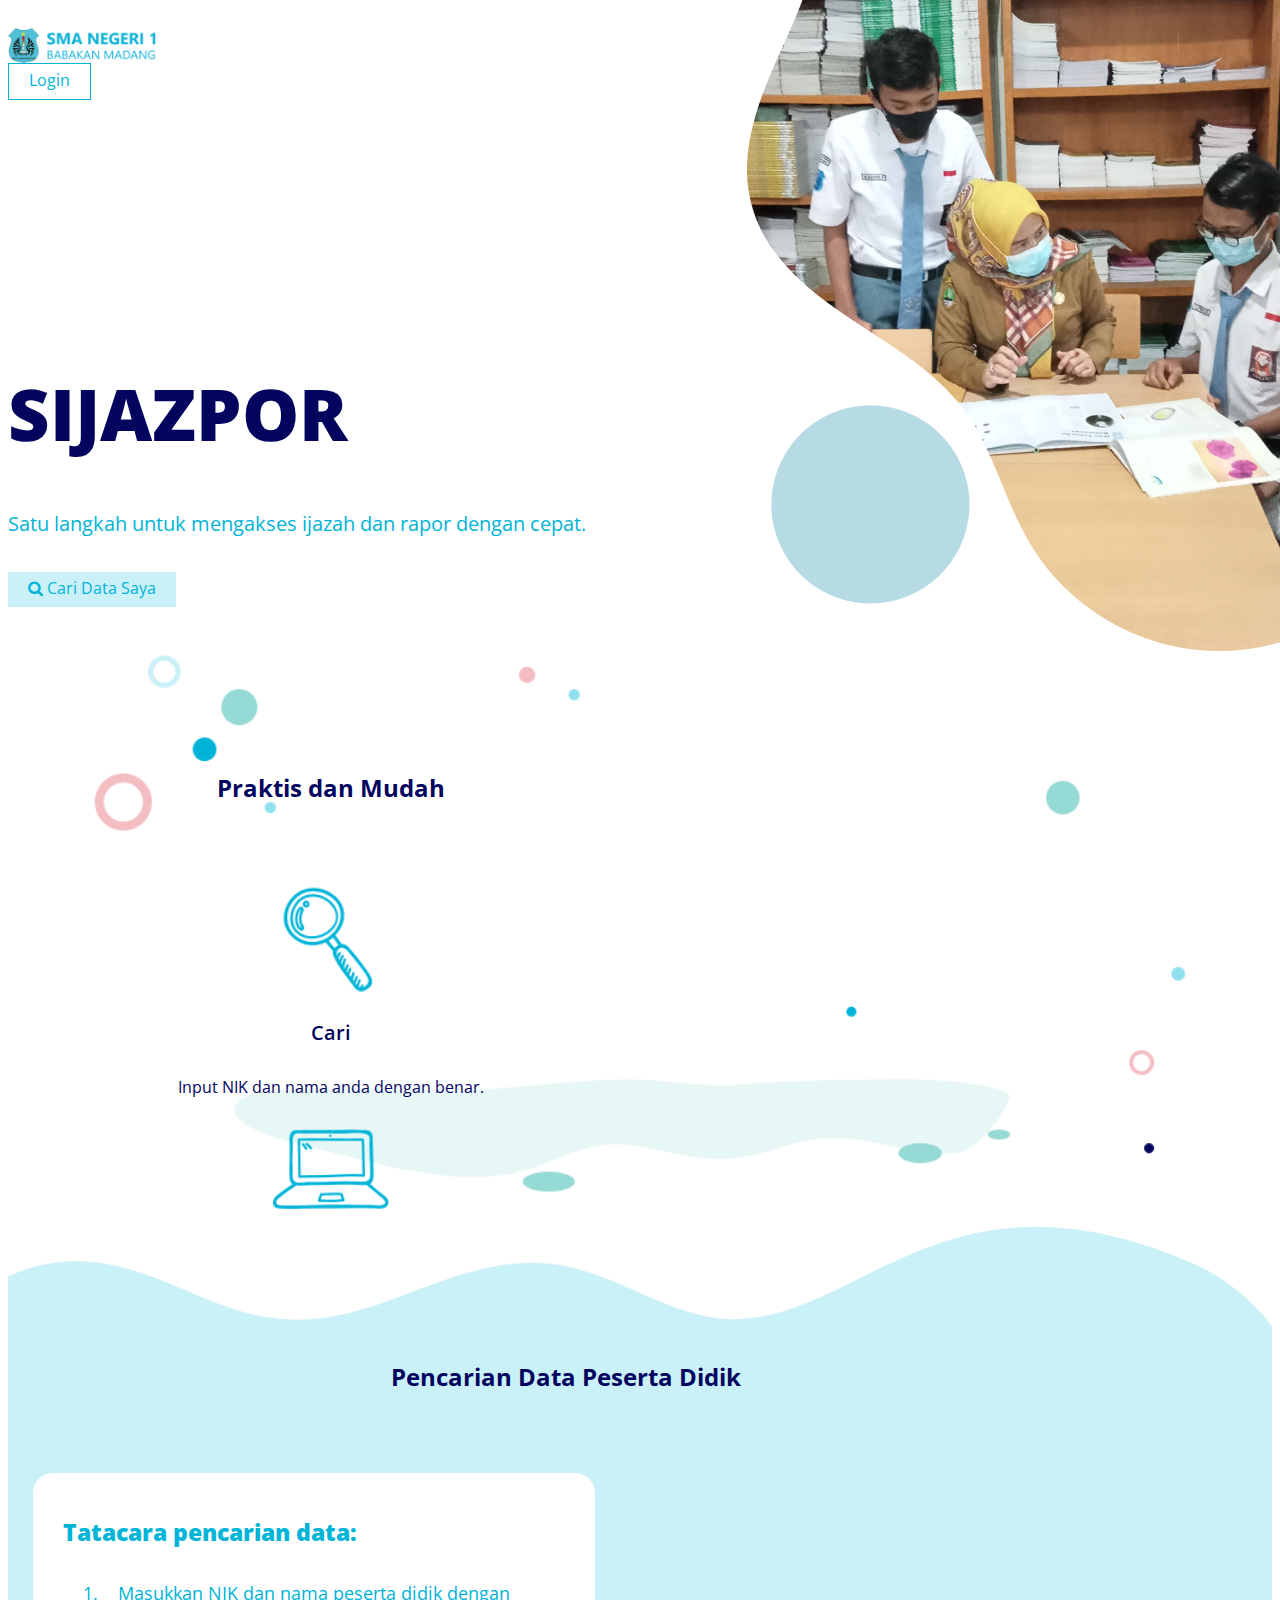
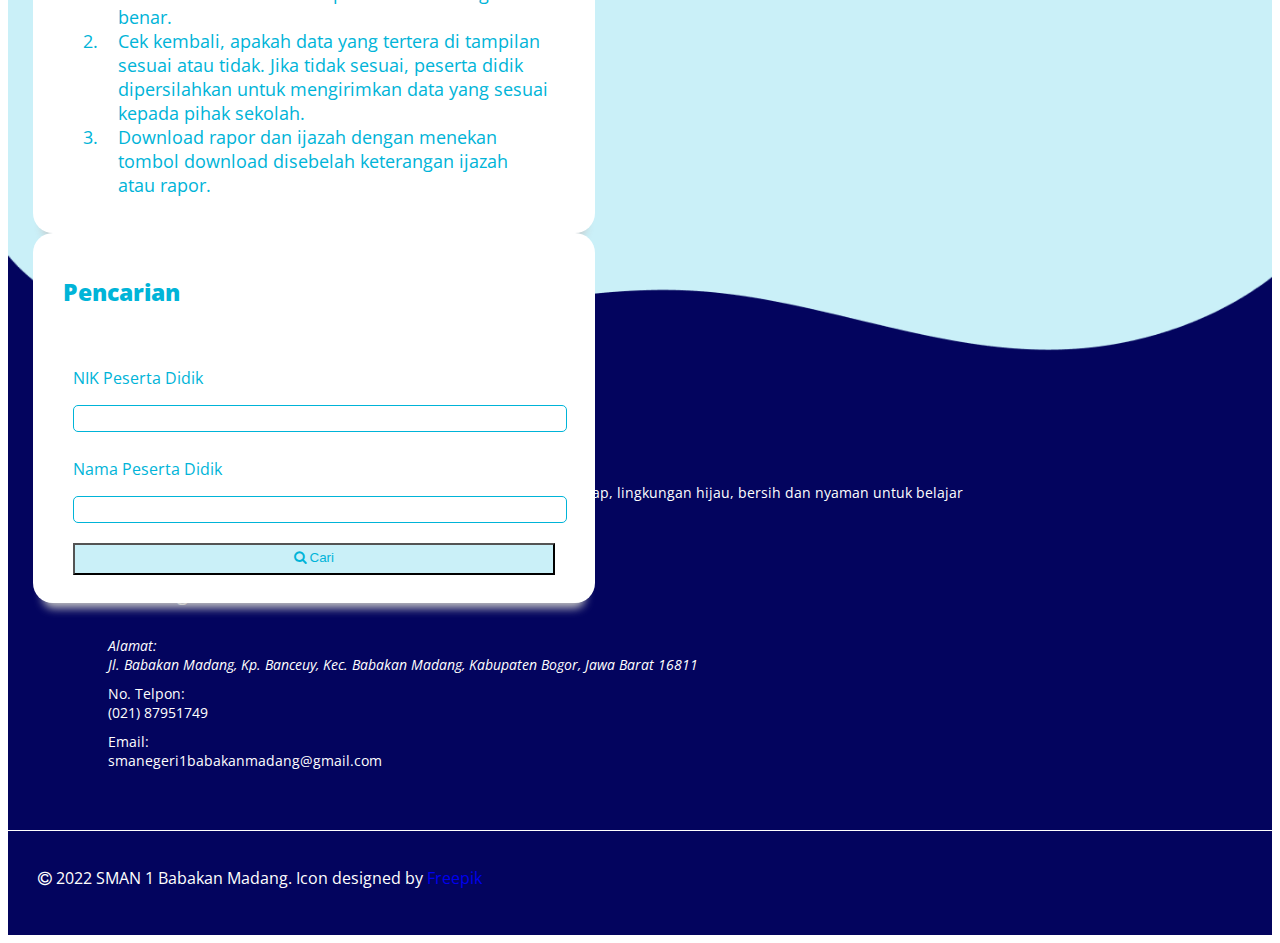
==== index.html @ 7e67f3ab "Add files via upload" ====
<!DOCTYPE html>
<html lang="en">
<head>
    <meta charset="UTF-8">
    <meta http-equiv="X-UA-Compatible" content="IE=edge">
    <meta name="viewport" content="width=device-width, initial-scale=1.0">
    <title>SIJAZPOR | SMAN 1 Babakan Madang</title>
    <!-- Icon -->
    <link rel="icon" href="assets/img/logo.png">
    <!-- External CSS -->
    <link rel="stylesheet" href="assets/css/stylesheet.css">
    <link rel="stylesheet" href="assets/css/responsive.css">
    <!-- Bootstrap 5 -->
    <link href="https://cdn.jsdelivr.net/npm/bootstrap@5.0.2/dist/css/bootstrap.min.css" rel="stylesheet" integrity="sha384-EVSTQN3/azprG1Anm3QDgpJLIm9Nao0Yz1ztcQTwFspd3yD65VohhpuuCOmLASjC" crossorigin="anonymous">
    <!-- Font Awesome -->
    <link rel="stylesheet" href="//maxcdn.bootstrapcdn.com/font-awesome/4.7.0/css/font-awesome.min.css">
    <!-- Font Family    -->
    <link rel="preconnect" href="https://fonts.googleapis.com">
    <link rel="preconnect" href="https://fonts.gstatic.com" crossorigin>
    <link href="https://fonts.googleapis.com/css2?family=Open+Sans&family=Poppins&display=swap" rel="stylesheet">
</head>
<body>
    <!-- Header Section -->
    <header>
        <div class="container">
            <nav class="navbar">
                <div class="nav-left">
                    <img src="assets/img/header-logo.png" alt="Header Logo">
                </div>
                <div class="nav-right">
                    <a href="#" class="btn button btn-login">Login</a>
                </div>
            </nav>
        </div>
    </header>

    <!-- Banner Section -->
    <section class="banner">
        <div class="container">
            <div class="banner-img">
                <img src="assets/img/header.png" alt="">
            </div>
            <div class="banner-text">
                <h1>SIJAZPOR</h1>
                <p>Satu langkah untuk mengakses ijazah dan rapor dengan cepat.</p>
                <a href="#" class="btn button cari-data"><i class="fa fa-search"></i> Cari Data Saya</a>
            </div>
        </div>
    </section>

    <!-- Feature Section -->
    <section class="feature">
        <div class="bg-feature">
            <img src="assets/img/bg-feature.png" alt="">
        </div>
        <div class="container">
            <div class="features">
                <h2>Praktis dan Mudah</h2>
                <div class="features-item justify-content-md-center">
                    <div class="row">
                        <div class="col-12 col-md-4 feature-item">
                            <div class="feature-img">
                                <img src="assets/img/cari.png" alt="">
                            </div>
                            <h3>Cari</h3>
                            <p>Input NIK dan nama anda dengan benar.</p>
                        </div>
                        <div class="col-12 col-md-4 feature-item">
                            <div class="feature-img">
                                <img src="assets/img/lihat.png" alt="">
                            </div>
                            <h3>Lihat</h3>
                            <p>Lihat dan cek kembali apakah data sudah sesuai.</p>
                        </div>
                        <div class="col-12 col-md-4 feature-item">
                            <div class="feature-img">
                                <img src="assets/img/unduh.png" alt="">
                            </div>
                            <h3>Unduh</h3>
                            <p>Unduh rapor dan ijazah anda.</p>
                        </div>
                    </div>
                </div>
            </div>
        </div>
    </section>

    <!-- Form Section -->
    <section class="form">
        <div class="bg-form">
            <img src="assets/img/bg-form.png" alt="">
        </div>
        <div class="container">
            <div class="forms">
                <h2>Pencarian Data Peserta Didik</h2>
                <div class="forms-item">
                    <div class="row justify-content-md-center">
                        <div class="form-item col-12 col-md-6">
                            <h3>Tatacara pencarian data:</h3>
                            <ol>
                                <li>Masukkan NIK dan nama peserta didik dengan benar.</li>
                                <li>Cek kembali, apakah data yang tertera di tampilan sesuai atau tidak. Jika tidak sesuai, peserta didik dipersilahkan untuk mengirimkan data yang sesuai kepada pihak sekolah.</li>
                                <li>Download rapor dan ijazah dengan menekan tombol download disebelah keterangan ijazah atau rapor.</li>
                            </ol>
                        </div>
                        <div class="form-item col-12 col-md-6">
                            <h3>Pencarian</h3>
                            <form action="post" class="form-list">
                                <p>NIK Peserta Didik</p>
                                <input type="text" name="nik" id="" class="form-control">
                                <p>Nama Peserta Didik</p>
                                <input type="text" name="name" id="" class="form-control">
                                <button type="submit" class="btn button"><i class="fa fa-search"></i> Cari</button>
                            </form>
                        </div>
                    </div>
                </div>
            </div>
        </div>
    </section>

    <!-- Footer Section -->
    <footer>
        <div class="container">
            <div class="footer-content">
                <div class="row justify-content-between">
                    <div class="footer-item col-12 col-md-4">
                        <img src="assets/img/logo-footer.png" alt="">
                        <p>Sekolah Adiwiyata Nasional, SMA terbaik di Bogor dengan fasilitas lengkap, lingkungan hijau, bersih dan nyaman untuk belajar</p>
                        <a href="#">Menuju website sekolah</a>
                        <div class="social-media">
                            <a href="#"><i class="fa fa-facebook-square"></i></a>
                            <a href="#"><i class="fa fa-instagram"></i></a>
                            <a href="#"><i class="fa fa-youtube-play"></i></a>
                        </div>
                    </div>
                    <div class="footer-item col-12 col-md-5">
                        <h5>Tentang Kami</h5>
                        <address class="item-content">
                            <p>Alamat:</p>
                            <p>Jl. Babakan Madang, Kp. Banceuy, Kec. Babakan Madang, Kabupaten Bogor, Jawa Barat 16811</p>                            </p>
                        </address>
                        <div class="item-content">
                            <p>No. Telpon:</p>
                            <p>(021) 87951749</p>
                        </div>
                        <div class="item-content">
                            <p>Email:</p>
                            <p>smanegeri1babakanmadang@gmail.com</p>
                        </div>
                    </div>
                </div>
            </div>
            <div class="copyright">
                <p><i class="fa fa-copyright"></i> 2022 SMAN 1 Babakan Madang. Icon designed by <a href="https://www.freepik.com/"> Freepik</a></p>
            </div>
        </div>
    </footer>
</body>
</html>
---- assets/css/stylesheet.css ----
body{
    font-family: 'Open Sans', sans-serif !important;
    background-color: #fff !important;
    overflow-x: hidden;
}

a {
    text-decoration: none !important;
}

.button {
    padding: 5px 20px 8px 20px !important;
    margin-bottom: 8px !important;
    box-shadow: 0 0 10px -10px #C4C4C4;
    transition: all 0.5s cubic-bezier(.56,-1.57,.35,2.57) !important;
}

.button:hover{
    position: relative;
    transform: translateY(-4px);
    box-shadow: 0px 10px 10px -5px #C4C4C4;
}

/* Header Content */
.navbar{
    padding-top: 20px !important;
    z-index: 1;
}

.nav-left img{
    width: 150px;
}

.btn-login {
    border: 1px solid #00B4D8 !important;
    background-color: #fff !important;
    color: #00B4D8 !important;
}

.btn-login:hover{
    background-color: #00B4D8 !important;
    color: #fff !important;
}

/* Banner Content */
.banner{
    height: 560px;
}

.banner-img{
    position: relative;    
    height: 100px;
    bottom: 250px;
    right: -250px;
}

.banner-text{
    position: absolute;
    padding: 125px 0;
}

.banner-text h1{
    font-size: 72px;
    font-weight: 900;
    color: #03045E;
}

.banner-text p {
    color: #00B4D8;
    font-size: 20px;
    padding-bottom: 20px;
}

.cari-data{
    background-color: #CAF0F8 !important;
    color: #00B4D8 !important;
}

/* Feature Content */
.feature{
    position: relative;
    text-align: center;
}

.bg-feature{  
    position: relative;
    bottom: 50px;
    z-index: -1;
}

.bg-feature img{
    width: 1270px;
}

.features{
    position: absolute;
    top: 100px;
    max-width: 1115px;
}

.features-item{
    padding: 0 140px;
}

.feature h2{
    margin-bottom: 80px;
    color: #03045E;
}

.feature-img img{
    height: 110px !important;
    transition: all 0.5s cubic-bezier(.56,-1.57,.35,2.57) !important;
}   

.feature-img img:hover{
    position: relative;
    transform: translateY(-6px);
    transition: all 0.5s cubic-bezier(.56,-1.57,.35,2.57) !important;
}

.feature-item h3{
    color: #03045E;
    font-size: 20px;
    font-weight: 600;
    margin-bottom: 30px;
}

.feature-item p{
    color: #03045E;
}

/* Form Content */
.form{
    position: relative;
    text-align: center;
    height: 560px;
    z-index: 1;
}

.bg-form{
    position: relative;
    bottom: 80px;
}

.bg-form img{
    width: 100%;
    height: 800px;
}

.forms{
    position: absolute;
    top: 50px;
    max-width: 1115px;
}

.forms h2{
    margin-bottom: 80px;
    color: #03045E;
}

.form-item{  
    text-align: left;
    background-color: #fff;
    color: #00B4D8;
    margin: 0px 25px;
    width: 45% !important;
    padding: 20px 30px !important; 
    border-radius: 20px;
    box-shadow: 0 15px 10px -10px #C4C4C4;
}

.form-item h3{
    padding-bottom: 10px;
    font-size: 23px;
    font-weight: 800;
}

.form-item li{
    padding: 0 15px;
    font-size: 18px;
}

.form-item input{
    width: 100%;
    border: 1px solid #00B4D8;
    margin-bottom: 10px;
    padding: 5px 5px 5px !important;
    border-radius: 5px;
}

.form-item button{
    background-color: #CAF0F8;
    color: #00B4D8;
    width: 100%;
    margin-top: 10px;
}

.form-item button:hover{
    color: #00B4D8;
}

.form-list{
    padding: 10px 10px 0;
}

/* Footer Content */
footer{
    background-color: #03045E;
    color: #fff;
}

.footer-content{
    padding: 150px 100px 50px;
}

.footer-item img{
    width: 200px;
    margin-bottom: 30px;
}

.footer-item h5{
    font-size: 20px;
    font-weight: 600;
    margin-bottom: 30px;
}

.footer-item p{
    font-size: 14px;
    margin: 0 auto;
}

.item-content{
    margin-bottom: 10px;
}

.copyright{
    padding: 20px 30px 30px;
    border-top: 1px solid #fff;
}
---- assets/css/responsive.css ----
@media (min-width: 1400px){
    /* Banner Content */
    .banner-img{
        right: -415px;
    }

    /* Feature Content */
    .bg-feature img{
        width: 1320px;
    }

    .features{  
        margin: 0 80px;
    }

    /* Form Content */    
    .forms{
        margin: 0 80px;
    }
}
@media (min-width: 1200px){

}

@media (min-width: 992px){
    
}

@media (min-width: 768px){

}

@media (min-width: 576px){

}
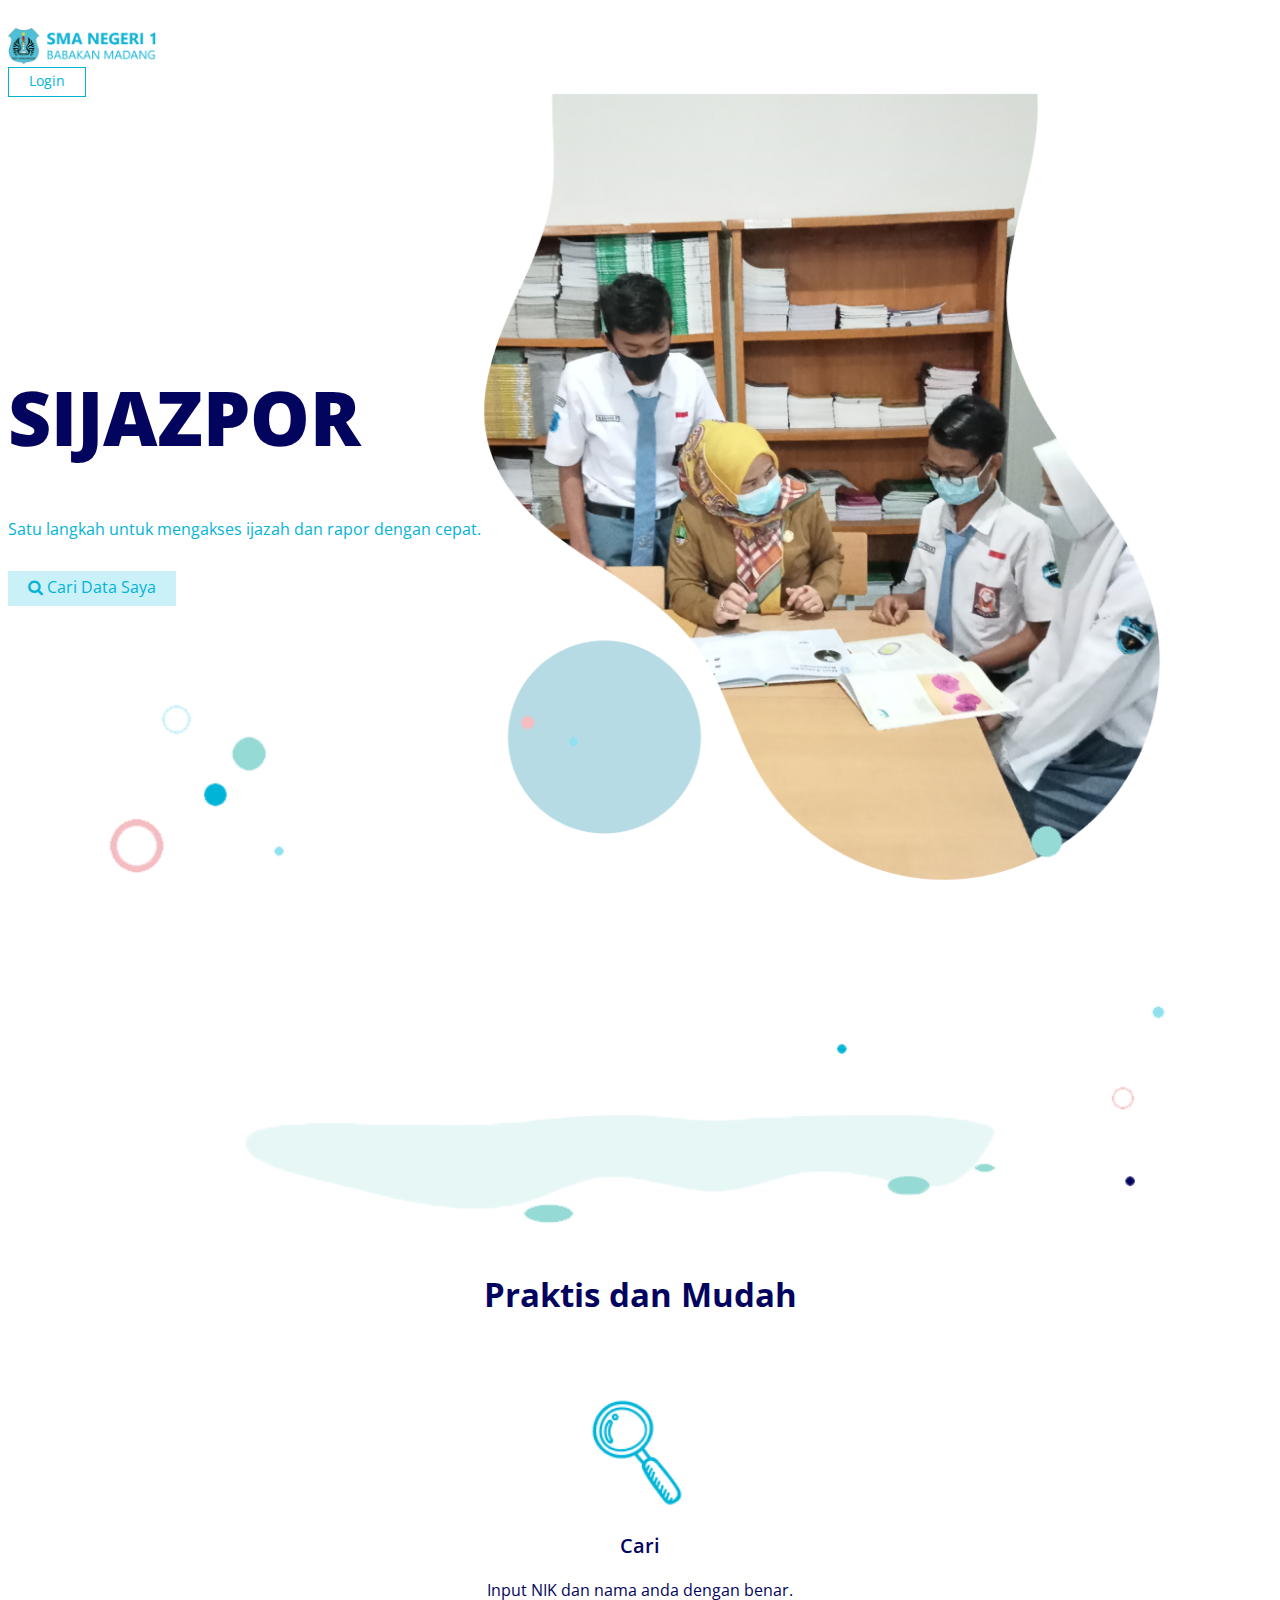
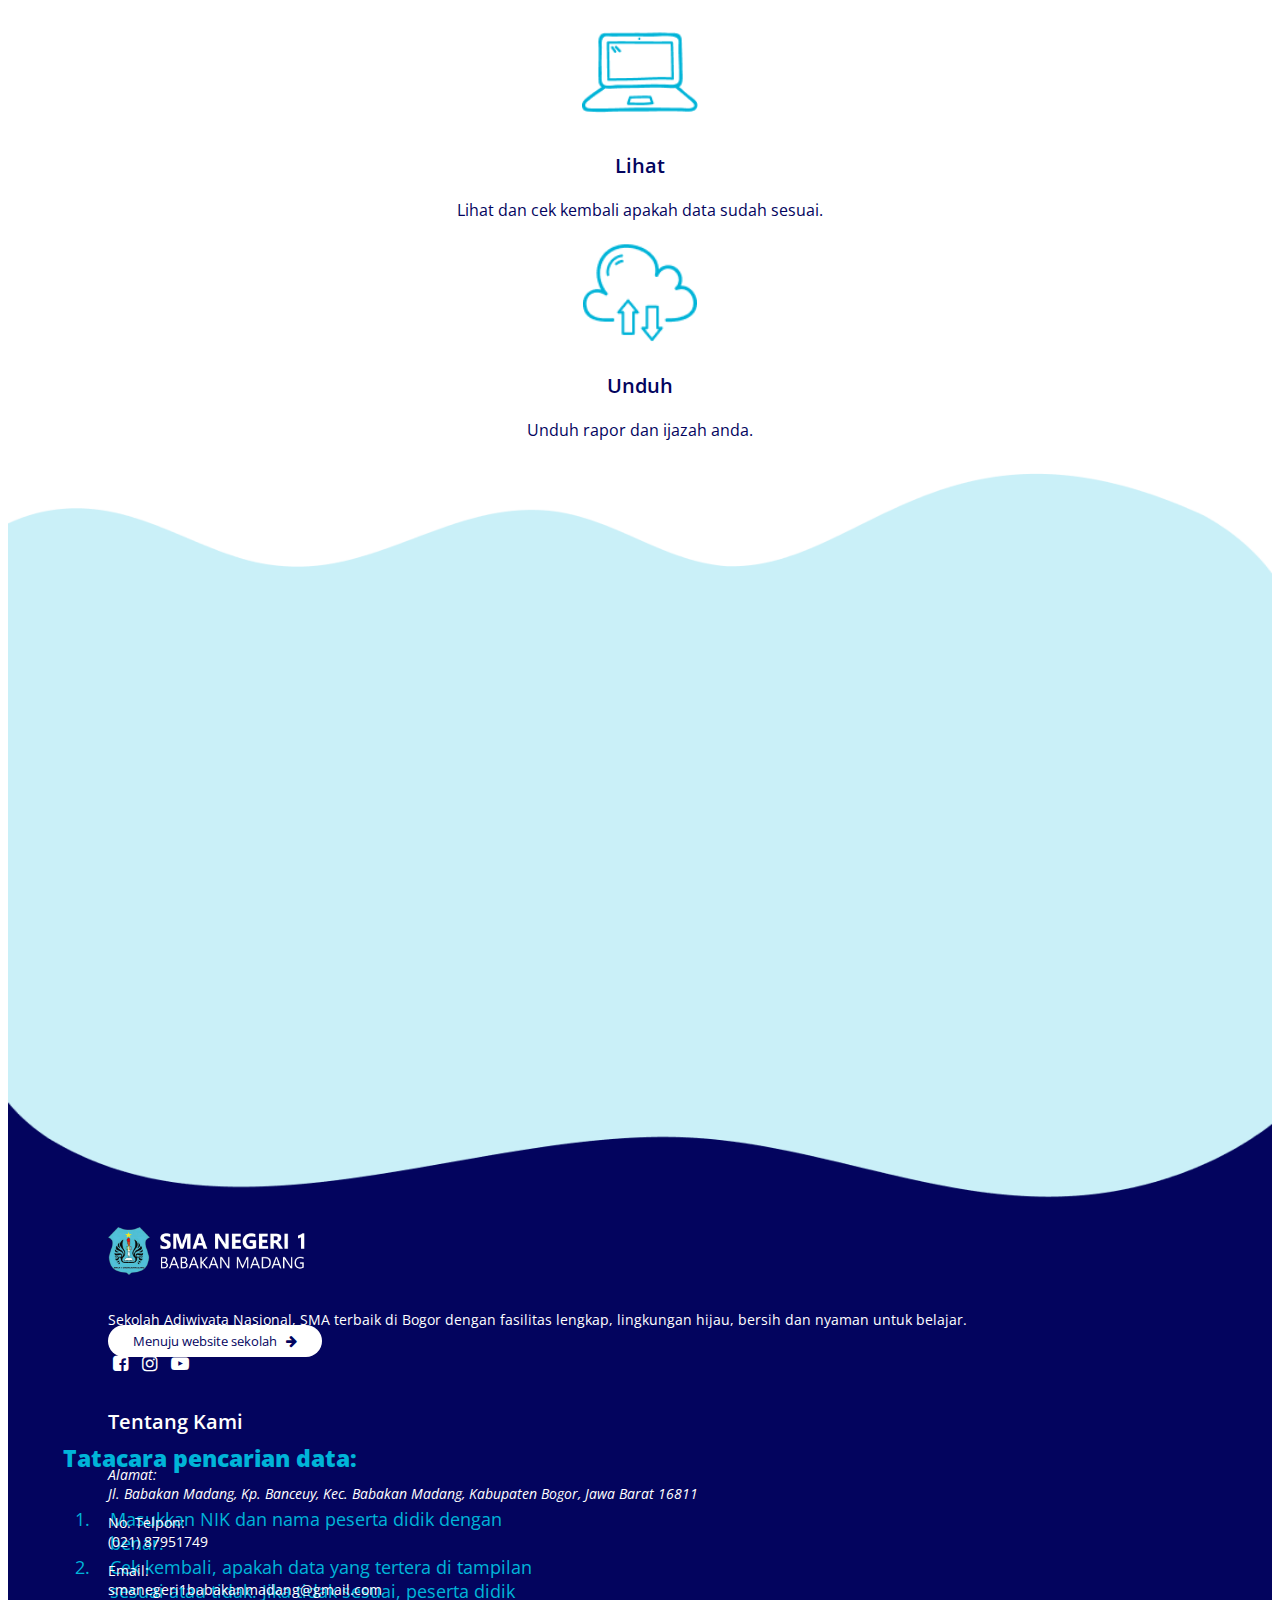
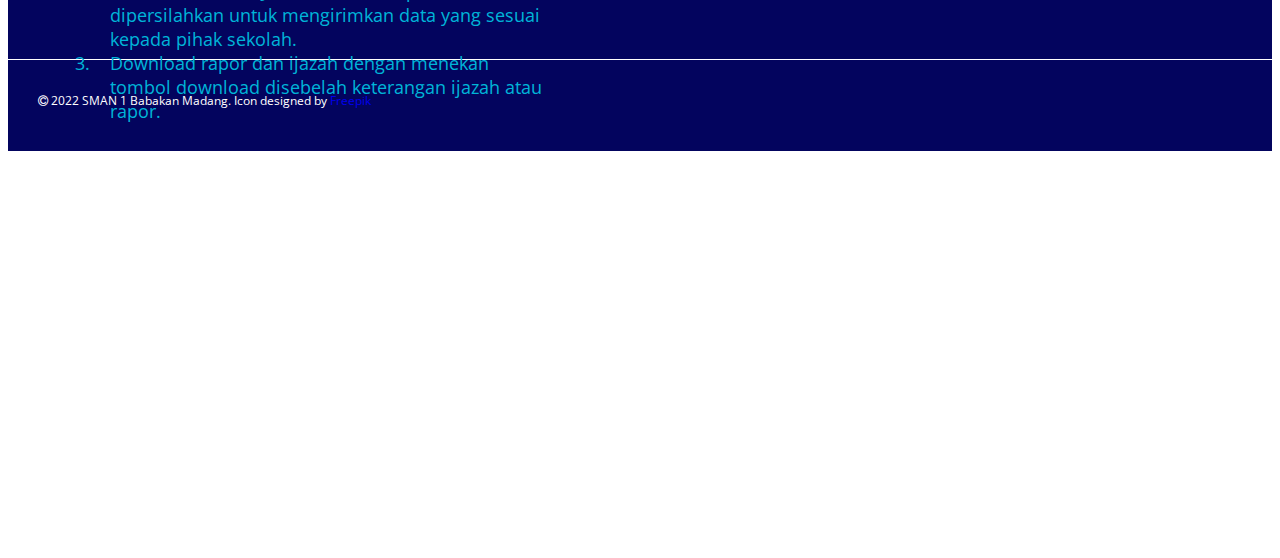
==== commit 1e8e4d51: "update file index dan css" ====
--- a/index.html
+++ b/index.html
@@ -35,44 +35,44 @@
     </header>
 
     <!-- Banner Section -->
-    <section class="banner">
+    <section class="banner position-relative">
         <div class="container">
-            <div class="banner-img">
+            <div class="banner-img position-relative">
                 <img src="assets/img/header.png" alt="">
             </div>
-            <div class="banner-text">
+            <div class="banner-text position-absolute">
                 <h1>SIJAZPOR</h1>
                 <p>Satu langkah untuk mengakses ijazah dan rapor dengan cepat.</p>
-                <a href="#" class="btn button cari-data"><i class="fa fa-search"></i> Cari Data Saya</a>
+                <a href="#cari" class="btn button cari-data"><i class="fa fa-search"></i> Cari Data Saya</a>
             </div>
         </div>
     </section>
 
     <!-- Feature Section -->
-    <section class="feature">
-        <div class="bg-feature">
+    <section class="feature position-relative">
+        <div class="bg-feature position-relative start-50 translate-middle">
             <img src="assets/img/bg-feature.png" alt="">
         </div>
         <div class="container">
-            <div class="features">
+            <div class="features position-absolute start-50 translate-middle">
                 <h2>Praktis dan Mudah</h2>
-                <div class="features-item justify-content-md-center">
+                <div class="features-item d-flex">
                     <div class="row">
-                        <div class="col-12 col-md-4 feature-item">
+                        <div class="col-12 col-sm-4 col-md-4 feature-item">
                             <div class="feature-img">
                                 <img src="assets/img/cari.png" alt="">
                             </div>
                             <h3>Cari</h3>
                             <p>Input NIK dan nama anda dengan benar.</p>
                         </div>
-                        <div class="col-12 col-md-4 feature-item">
+                        <div class="col-12 col-sm-4 col-md-4 feature-item">
                             <div class="feature-img">
                                 <img src="assets/img/lihat.png" alt="">
                             </div>
                             <h3>Lihat</h3>
                             <p>Lihat dan cek kembali apakah data sudah sesuai.</p>
                         </div>
-                        <div class="col-12 col-md-4 feature-item">
+                        <div class="col-12 col-sm-4 col-md-4 feature-item">
                             <div class="feature-img">
                                 <img src="assets/img/unduh.png" alt="">
                             </div>
@@ -86,12 +86,12 @@
     </section>
 
     <!-- Form Section -->
-    <section class="form">
-        <div class="bg-form">
+    <section class="form position-relative" id="cari">
+        <div class="bg-form position-relative">
             <img src="assets/img/bg-form.png" alt="">
         </div>
         <div class="container">
-            <div class="forms">
+            <div class="forms position-absolute start-50 translate-middle-x">
                 <h2>Pencarian Data Peserta Didik</h2>
                 <div class="forms-item">
                     <div class="row justify-content-md-center">
@@ -124,17 +124,17 @@
         <div class="container">
             <div class="footer-content">
                 <div class="row justify-content-between">
-                    <div class="footer-item col-12 col-md-4">
+                    <div class="footer-item col-12 col-sm-4 col-md-4">
                         <img src="assets/img/logo-footer.png" alt="">
-                        <p>Sekolah Adiwiyata Nasional, SMA terbaik di Bogor dengan fasilitas lengkap, lingkungan hijau, bersih dan nyaman untuk belajar</p>
-                        <a href="#">Menuju website sekolah</a>
+                        <p>Sekolah Adiwiyata Nasional, SMA terbaik di Bogor dengan fasilitas lengkap, lingkungan hijau, bersih dan nyaman untuk belajar.</p>
+                        <a href="https://smabmone.sch.id/" target="_blank" class="btn">Menuju website sekolah &nbsp; <i class="fa fa-arrow-right"></i></a>
                         <div class="social-media">
-                            <a href="#"><i class="fa fa-facebook-square"></i></a>
-                            <a href="#"><i class="fa fa-instagram"></i></a>
-                            <a href="#"><i class="fa fa-youtube-play"></i></a>
+                            <a href="https://www.facebook.com/smabmone/" target="_blank"><i class="fa fa-facebook-square"></i></a>
+                            <a href="https://www.instagram.com/smabmone/" target="_blank"><i class="fa fa-instagram"></i></a>
+                            <a href="https://smabmone.sch.id/youtube.com/channel/UC-VsF9tB-BtuDTLOYAt4M7Q/videos"><i class="fa fa-youtube-play" target="_blank"></i></a>
                         </div>
                     </div>
-                    <div class="footer-item col-12 col-md-5">
+                    <div class="footer-item col-12 col-sm-5 col-md-5">
                         <h5>Tentang Kami</h5>
                         <address class="item-content">
                             <p>Alamat:</p>
--- a/assets/css/stylesheet.css
+++ b/assets/css/stylesheet.css
@@ -1,4 +1,4 @@
-body{
+html, body{
     font-family: 'Open Sans', sans-serif !important;
     background-color: #fff !important;
     overflow-x: hidden;
@@ -9,7 +9,7 @@
 }
 
 .button {
-    padding: 5px 20px 8px 20px !important;
+    padding: 5px 20px 8px !important;
     margin-bottom: 8px !important;
     box-shadow: 0 0 10px -10px #C4C4C4;
     transition: all 0.5s cubic-bezier(.56,-1.57,.35,2.57) !important;
@@ -21,6 +21,10 @@
     box-shadow: 0px 10px 10px -5px #C4C4C4;
 }
 
+input[type=text] {
+    font-size: 18px;
+}
+
 /* Header Content */
 .navbar{
     padding-top: 20px !important;
@@ -35,6 +39,7 @@
     border: 1px solid #00B4D8 !important;
     background-color: #fff !important;
     color: #00B4D8 !important;
+    margin: 0 !important;
 }
 
 .btn-login:hover{
@@ -47,27 +52,25 @@
     height: 560px;
 }
 
-.banner-img{
-    position: relative;    
+.banner-img{  
     height: 100px;
     bottom: 250px;
     right: -250px;
 }
 
 .banner-text{
-    position: absolute;
     padding: 125px 0;
 }
 
 .banner-text h1{
-    font-size: 72px;
+    font-size: 75px;
     font-weight: 900;
     color: #03045E;
 }
 
 .banner-text p {
     color: #00B4D8;
-    font-size: 20px;
+    font-size: 16px;
     padding-bottom: 20px;
 }
 
@@ -78,28 +81,24 @@
 
 /* Feature Content */
 .feature{
-    position: relative;
-    text-align: center;
-}
-
-.bg-feature{  
-    position: relative;
-    bottom: 50px;
-    z-index: -1;
+    text-align: center;  
+}
+
+.bg-feature{      
+    top: 220px;
+    max-width: 1400px;
 }
 
 .bg-feature img{
-    width: 1270px;
+    width: 1230px;
 }
 
 .features{
-    position: absolute;
-    top: 100px;
-    max-width: 1115px;
+    bottom: 0;
 }
 
 .features-item{
-    padding: 0 140px;
+    padding: 0 0px;
 }
 
 .feature h2{
@@ -131,15 +130,13 @@
 
 /* Form Content */
 .form{
-    position: relative;
     text-align: center;
-    height: 560px;
+    height: 620px;
     z-index: 1;
 }
 
 .bg-form{
-    position: relative;
-    bottom: 80px;
+    bottom: 25px;
 }
 
 .bg-form img{
@@ -148,9 +145,8 @@
 }
 
 .forms{
-    position: absolute;
-    top: 50px;
-    max-width: 1115px;
+    bottom: 30px;
+    width: 1170px;
 }
 
 .forms h2{
@@ -188,14 +184,14 @@
     border-radius: 5px;
 }
 
-.form-item button{
+.form-list button{
     background-color: #CAF0F8;
     color: #00B4D8;
     width: 100%;
-    margin-top: 10px;
-}
-
-.form-item button:hover{
+    margin-top: 30px;
+}
+
+.form-list button:hover{
     color: #00B4D8;
 }
 
@@ -218,6 +214,22 @@
     margin-bottom: 30px;
 }
 
+.footer-item a{  
+    padding: 7px 25px !important;
+    margin: 10px 0;
+    background-color: #fff;
+    color: #03045E;
+    font-size: 13px;
+    border-radius: 20px;
+    transition: all 0.5s cubic-bezier(.17,.84,.44,1) !important;
+}
+
+.footer-item a:hover{
+    color: #03045E;
+    position: relative;
+    transform: translateX(7px);
+}
+
 .footer-item h5{
     font-size: 20px;
     font-weight: 600;
@@ -233,7 +245,21 @@
     margin-bottom: 10px;
 }
 
+.social-media a{  
+    padding: 0 5px !important;
+    color: #fff;
+    font-size: 18px;
+    background: none;
+    transition: all .1s ease-in-out !important;
+}
+
+.social-media a:hover{  
+    color: #00B4D8;
+    font-size: 20px !important;
+}
+
 .copyright{
     padding: 20px 30px 30px;
     border-top: 1px solid #fff;
+    font-size: 12px;
 }--- a/assets/css/responsive.css
+++ b/assets/css/responsive.css
@@ -1,35 +1,751 @@
+@media (max-width: 600px){
+    input[type=text] {
+        font-size: 8px;
+    }
+
+    /* Header Section */
+    .navbar {
+        padding-top: 20px !important;
+        padding-left: 15px;
+        padding-right: 15px;
+    }
+
+    .nav-left img {
+        width: 100px;
+    }
+
+    .btn-login{
+        padding: 1px 10px 4px !important;
+        font-size: 8px !important;
+    }
+
+    /* Banner Content */
+    .banner {
+        height: 240px;
+    }
+
+    .banner-img {
+        height: 0;
+        right: -32px;
+        bottom: 105px;
+    }
+
+    .banner-img img{
+        width: 445px;
+    }
+
+    .banner-text {
+        padding: 125px 15px;
+    }
+
+    .banner-text h1{
+        font-size: 40px;
+    }
+
+    .banner-text p{
+        font-size: 9px;
+        padding-bottom: 5px;
+    }
+    
+    .cari-data{
+        font-size: 8px !important;
+        padding: 2px 10px 5px !important;
+    }
+
+    /* Feature Content */
+    .bg-feature{
+        top: 65px;
+    }
+
+    .bg-feature img {
+        width: 240px;
+    }
+
+    .features {
+        top: 75px;
+    }
+
+    .feature h2 {
+        margin-bottom: 50px;
+        font-size: 20px;
+    }
+
+    .feature-img img {
+        height: 60px !important;
+    }
+
+    .feature-item h3 {
+        font-size: 13px;
+        margin-bottom: 20px;
+    }
+
+    .feature-item p {
+        font-size: 9px;
+    }
+    /* Form Content */
+    .form{
+        height: 1225px;
+    }
+
+    .forms {
+        width: 305px;
+        bottom: -40px;
+    }
+
+    .bg-form {
+        bottom: -400px;
+    }
+
+    .bg-form img {
+        height: 1025px;
+    }
+
+    .forms h2 {
+        margin-bottom: 50px;
+        font-size: 20px;
+    }
+
+    .form-item{
+        width: 85% !important;
+        margin-bottom: 30px;
+    }
+
+    .form-item h3 {
+        font-size: 14px;
+    }
+
+    .form-item ol {
+        padding-left: 1rem;
+    }
+
+    .form-item li {
+        font-size: 11px;
+    }
+    
+    .form-list p {
+        font-size: 11px;
+    }
+
+    .form-list button{
+        font-size: 11px;
+    }
+
+    /* Footer Content */
+    .footer-content {
+        padding: 150px 90px 0;
+        text-align: center;
+    }
+
+    .footer-item{
+        margin-bottom: 70px;
+    }
+
+    .footer-item img {
+        width: 135px;
+    }
+
+    .footer-item h5 {
+        font-size: 16px;
+    }
+
+    .footer-item p{
+        font-size: 9px;
+    }
+
+    .footer-item a {
+        padding: 3px 9px 4px !important;
+        font-size: 9px;
+    }
+
+    .social-media a{  
+        padding: 0 5px !important;
+        font-size: 12px;
+    }  
+
+    .social-media a:hover{
+        font-size: 14px !important;
+    }
+    
+    .copyright {
+        padding: 20px 0 10px;
+        font-size: 7px;
+        text-align: center;
+    }
+}
+
+@media (min-width: 600px) {
+    input[type=text] {
+        font-size: 10px;
+    }
+
+    /* Header Section */
+    .navbar {
+        padding-top: 20px !important;
+        padding-left: 0;
+        padding-right: 0;
+    }
+    .nav-left img {
+        width: 100px;
+    }
+
+    .btn-login{
+        padding: 1px 15px 4px !important;
+        font-size: 10px !important;
+    }
+
+    /* Banner Content */
+    .banner {
+        height: 300px;
+    }
+
+    .banner-img {
+        height: 0;
+        right: -60px;
+        bottom: 130px;
+    }
+
+    .banner-img img{
+        width: 640px;
+    }
+
+    .banner-text {
+        padding: 125px 0;
+    }
+
+    .banner-text h1{
+        font-size: 50px;
+    }
+
+    .banner-text p{
+        font-size: 11px;
+        padding-bottom: 20px;
+    }
+    
+    .cari-data{
+        font-size: 10px !important;
+        padding: 5px 20px 8px !important;
+    }
+
+    /* Feature Content */
+    .bg-feature{
+        top: 140px;
+    }
+
+    .bg-feature img {
+        width: 590px;
+    }
+
+    .features {
+        top: 130px;
+    }
+
+    .feature h2 {
+        margin-bottom: 50px;
+        font-size: 20px;
+    }
+
+    .feature-img img {
+        height: 60px !important;
+    }
+
+    .feature-item h3 {
+        font-size: 13px;
+        margin-bottom: 20px;
+    }
+
+    .feature-item p {
+        font-size: 9px;
+    }
+
+    /* Form Content */
+    .form{
+        height: 795px;
+    }
+
+    .forms {
+        width: 500px;
+        bottom: -40px;
+    }
+
+    .bg-form {
+        bottom: 0px;
+    }
+
+    .bg-form img {
+        height: 990px;
+    }
+
+    .forms h2 {
+        margin-bottom: 50px;
+        font-size: 20px;
+    }
+
+    .form-item{
+        width: 91% !important;
+        margin-bottom: 30px;
+    }
+
+    .form-item h3 {
+        font-size: 16px;
+    }
+
+    .form-item ol {
+        padding-left: 2rem;
+    }
+
+    .form-item li {
+        font-size: 13px;
+    }
+    
+    .form-list p {
+        font-size: 14px;
+    }
+
+    .form-list button{
+        font-size: 14px;
+    }
+
+    /* Footer Content */
+    .footer-content {
+        padding: 150px 30px 50px;
+        text-align: left;
+    }
+
+    .footer-item img {
+        width: 135px;
+    }
+
+    .footer-item h5 {
+        font-size: 16px;
+    }
+
+    .footer-item p{
+        font-size: 9px;
+    }
+
+    .footer-item a {
+        padding: 3px 9px 4px !important;
+        font-size: 9px;
+    }
+
+    .social-media a{  
+        padding: 0 5px !important;
+        font-size: 12px;
+    }  
+
+    .social-media a:hover{
+        font-size: 14px !important;
+    }
+    
+    .copyright {
+        padding: 20px 30px 30px;
+        font-size: 7px;
+        text-align: left;
+    }
+} 
+
+@media (min-width: 768px){
+    input[type=text] {
+        font-size: 10px;
+    }
+
+    /* Header Section */
+    .nav-left img {
+        width: 130px;
+    }
+
+    .btn-login{
+        padding: 3px 18px 6px !important;
+        font-size: 13px !important;
+    }
+
+    /* Banner Content */
+    .banner {
+        height: 370px;
+    }
+
+    .banner-img {
+        height: 30px;
+        right: -30px;
+        bottom: 175px;
+    }
+
+    .banner-img img{
+        width: 890px;
+    }
+
+    .banner-text h1{
+        font-size: 65px;
+    }
+
+    .banner-text p{
+        font-size: 14px;
+    }
+    
+    .cari-data{
+        font-size: 14px !important;
+    }
+    /* Feature Content */
+    .bg-feature {
+        top: 220px;
+    }
+
+    .bg-feature img {
+        width: 768px;
+    }
+
+    .features {
+        top: 200px;
+    }
+
+    .feature h2 {
+        margin-bottom: 50px;
+        font-size: 26px;
+    }
+
+    .feature-img img {
+        height: 60px !important;
+    }
+
+    .feature-item h3 {
+        font-size: 13px;
+        margin-bottom: 20px;
+    }
+
+    .feature-item p {
+        font-size: 11px;
+    }
+
+    /* Form Content */
+    .form{
+        height: 680px;
+    }
+
+    .forms {
+        width: 730px;
+        bottom: 55px;
+    }
+
+    .bg-form {
+        bottom: -30px;
+    }
+
+    .bg-form img {
+        height: 800px;
+    }
+
+    .forms h2 {
+        margin-bottom: 70px;
+        font-size: 26px;
+    }
+
+    .form-item{
+        width: 40% !important;  
+        margin-bottom: 0;
+    }
+
+    .form-item h3 {
+        font-size: 16px;
+    }
+
+    .form-item li {
+        font-size: 13px;
+    }
+    
+    .form-list p {
+        font-size: 14px;
+    }
+
+    .form-list button{
+        font-size: 14px;
+    }
+    /* Footer Content */
+    .footer-content {
+        padding: 150px 30px 50px;
+        text-align: left;
+    }
+
+    .footer-item img {
+        width: 135px;
+    }
+
+    .footer-item h5 {
+        font-size: 16px;
+    }
+
+    .footer-item p{
+        font-size: 9px;
+    }
+
+    .footer-item a {
+        padding: 4px 16px 6px !important;
+        font-size: 9px;
+    }
+
+    .social-media a{  
+        padding: 0 5px !important;
+        font-size: 12px;
+    }  
+
+    .social-media a:hover{
+        font-size: 14px !important;
+    }
+    
+    .copyright {
+        font-size: 7px;
+    }
+}
+
+@media (min-width: 992px){
+    input[type=text] {
+        font-size: 14px;
+    }
+
+    /* Header Section */
+    .nav-left img {
+        width: 150px;
+    }
+    .btn-login{
+        padding: 3px 20px 6px !important;
+        font-size: 14px !important;
+    }
+
+    .banner-img img{
+        width: 1122px;
+    }
+    /* Banner Content */
+    .banner {
+        height: 470px;
+    }
+
+    .bg-form {
+        bottom: 25px;
+    }
+
+    .banner-img {
+        height: 100px;
+        right: -50px;
+        bottom: 250px;
+    }
+
+    .banner-text h1{
+        font-size: 75px;
+    }
+
+    .banner-text p{
+        font-size: 16px;
+    }
+
+    .cari-data{
+        font-size: 1rem !important;
+    }
+
+    /* Feature Content */
+    .bg-feature img {
+        width: 992px;
+    }
+
+    .features {
+        top: 215px;
+    }
+
+    .feature h2 {
+        margin-bottom: 70px;
+        font-size: 28px;
+    }
+
+    .feature-img img {
+        height: 80px !important;
+    }
+
+    .feature-item h3 {
+        font-size: 16px ;
+    }
+
+    .feature-item p {
+        font-size: 14px;
+    }
+    /* Form Content */
+    .form{
+        height: 620px;
+    }
+    
+    .forms {
+        width: 976px;
+        bottom: 20px;
+    }
+
+    .forms h2 {
+        margin-bottom: 70px;
+    }
+
+    .form-item{
+        width: 40% !important;
+    }
+
+    .form-item h3 {
+        font-size: 20px;
+    }
+
+    .form-item li {
+        font-size: 16px;
+    }
+    
+    .form-list p {
+        font-size: 1rem;
+    }
+
+    .form-list button{
+        font-size: 1rem;
+    }
+    /* Footer Content */
+    .footer-content {
+        padding: 150px 100px 50px;
+    }
+
+    .footer-item img {
+        width: 200px;
+    }
+
+    .footer-item h5 {
+        font-size: 20px;
+    }
+      
+    .footer-item p{
+        font-size: 12px;
+    }
+
+    .footer-item a {
+        padding: 7px 20px !important;
+        font-size: 11px;
+    }
+
+    .social-media a{  
+        padding: 0 5px !important;
+        font-size: 14px;
+    }  
+
+    .social-media a:hover{
+        font-size: 16px !important;
+    }
+
+    .copyright {
+        font-size: 12px;
+    }
+}
+
+@media (min-width: 1200px) {
+    input[type=text] {
+        font-size: 14px;
+    }
+
+    /* Header Section */
+   
+
+    /* Banner Content */  
+    .banner {
+        height: 560px;
+    }  
+
+    .banner-img {
+        right: -250px;
+    }
+
+    .banner-img img{
+        width: 1155px;
+    }
+    /* Feature Content */
+    .bg-feature img {
+        width: 1230px;
+    }
+
+    .feature h2 {
+        margin-bottom: 80px;
+        font-size: calc(1.325rem + .9vw);
+    }
+    
+    .feature-img img {
+        height: 110px !important;
+    }
+
+    .feature-item h3 {
+        font-size: 20px ;
+    }
+
+    .feature-item p {
+        font-size: 16px;
+    }
+    /* Form Content */
+    .forms {
+        width: 1170px;
+    }
+
+    .forms h2 {
+        margin-bottom: 80px;
+    }
+
+    .form-item{
+        width: 43% !important;
+    }
+
+    .form-item h3 {
+        font-size: 23px;
+    }
+
+    .form-item li {
+        font-size: 18px;
+    }
+
+    .form-list p {
+        font-size: 18px;
+    }
+    /* Footer Content */
+    .footer-item p{
+        font-size: 14px;
+    }
+
+    .footer-item a {
+        padding: 7px 25px !important;
+        font-size: 13px;
+    }
+
+    .social-media a{  
+        padding: 0 5px !important;
+        font-size: 18px;
+    }  
+    
+    .social-media a:hover{
+        font-size: 20px !important;
+    }
+}
+
 @media (min-width: 1400px){
+    input[type=text] {
+        font-size: 14px;
+    }
+
+    /* Header Section */
+    .nav-left img {
+        width: 180px;
+    }
+
+    .btn-login{
+        font-size: 16px !important;
+    }
     /* Banner Content */
     .banner-img{
-        right: -415px;
-    }
-
+        right: -400px;
+    }
+
+    .banner-text h1{
+        font-size: 85px;
+    }
     /* Feature Content */
-    .bg-feature img{
-        width: 1320px;
-    }
-
-    .features{  
-        margin: 0 80px;
-    }
-
-    /* Form Content */    
-    .forms{
-        margin: 0 80px;
-    }
-}
-@media (min-width: 1200px){
-
-}
-
-@media (min-width: 992px){
-    
-}
-
-@media (min-width: 768px){
-
-}
-
-@media (min-width: 576px){
+    
+
+    /* Form Content */
+    
+
+    /* Footer Content */
 
 }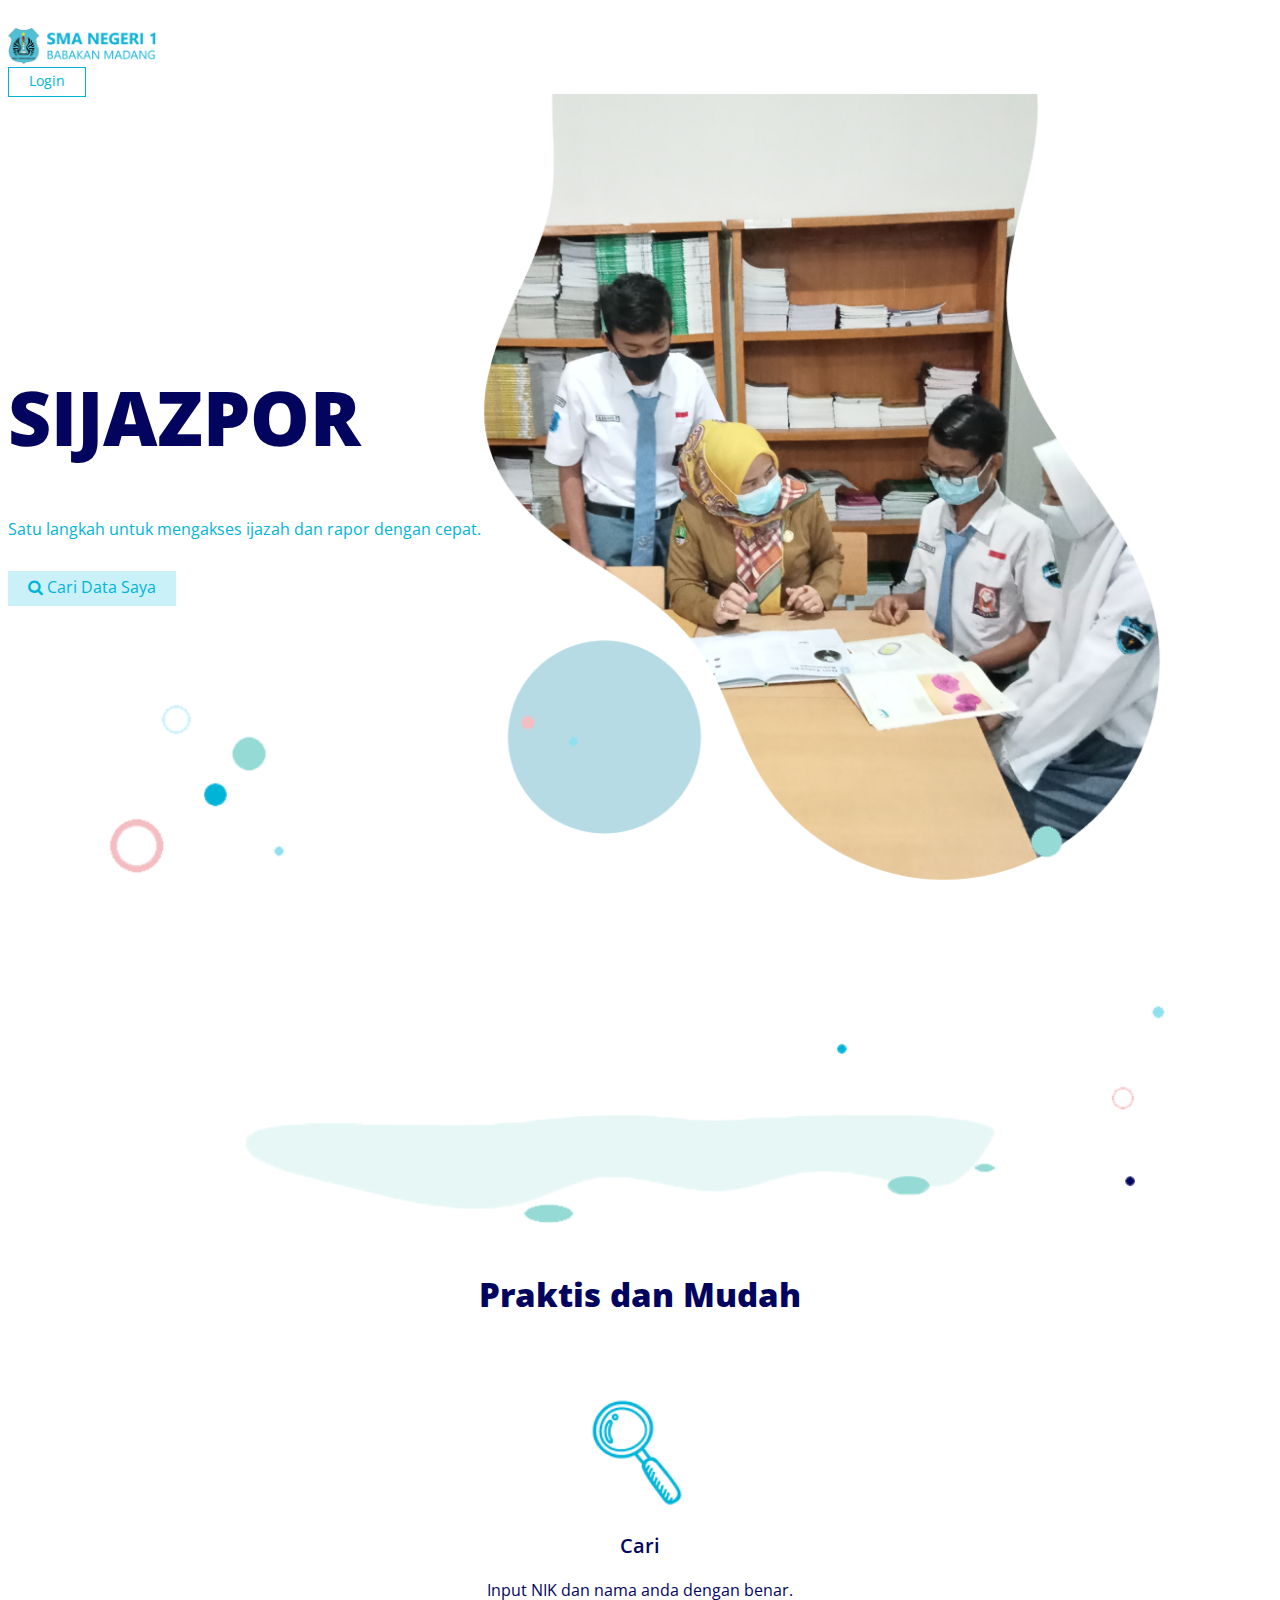
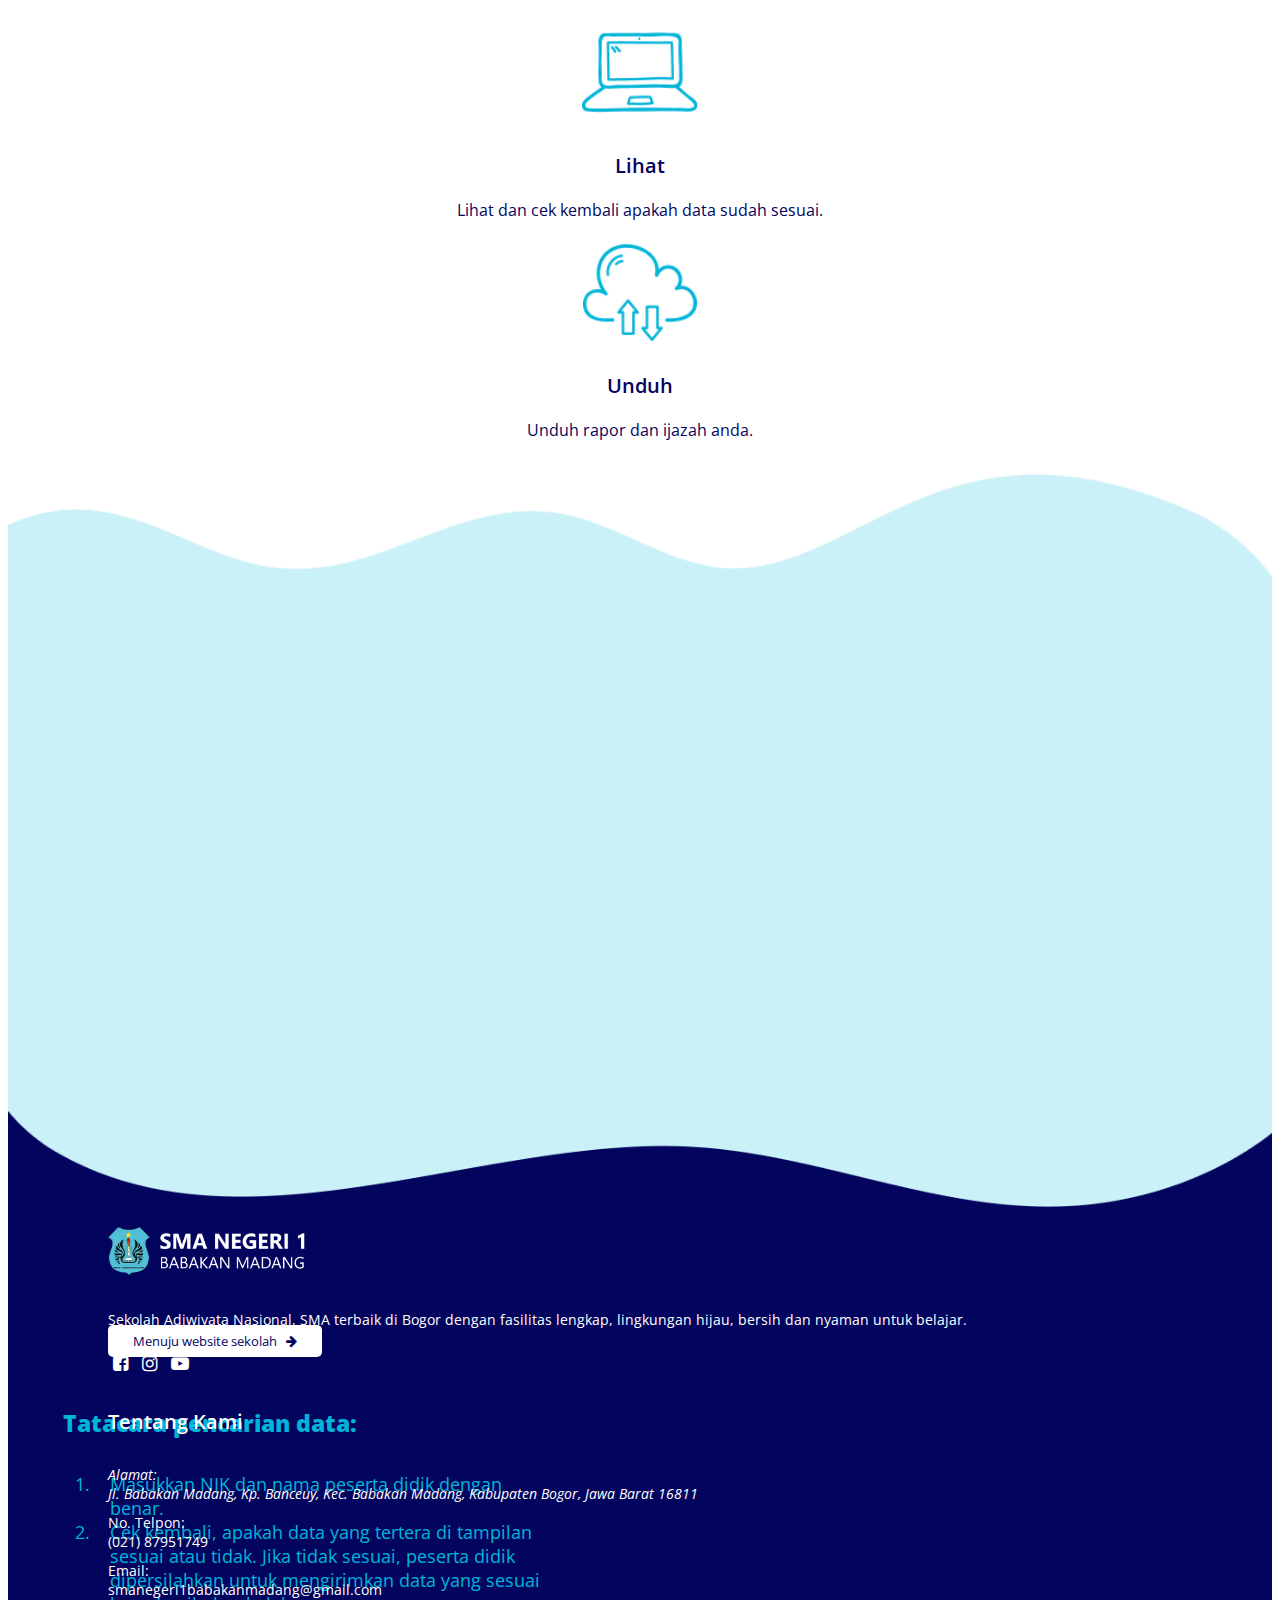
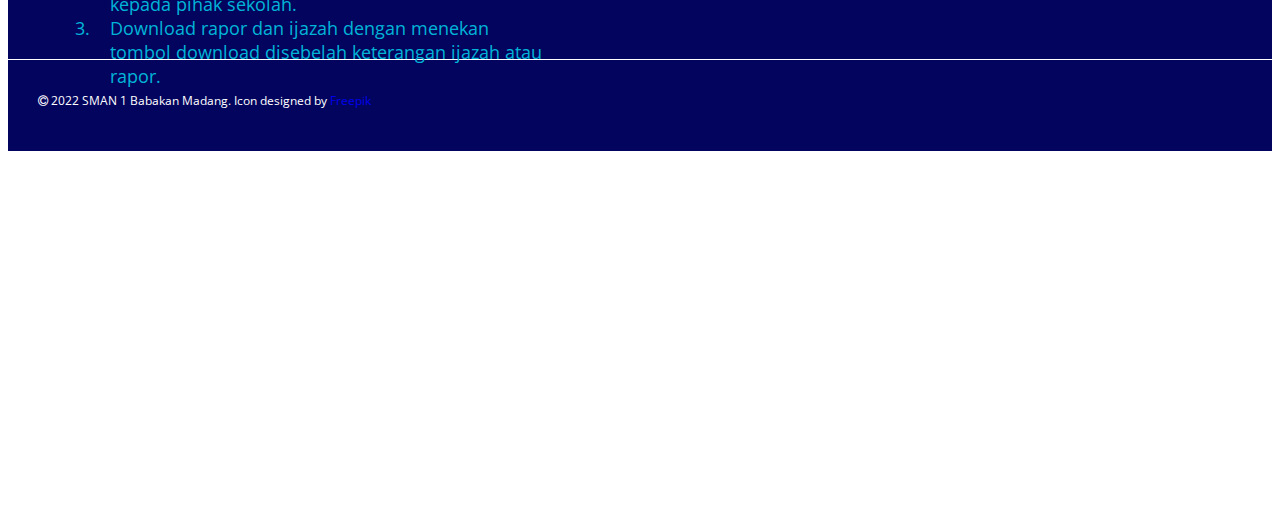
==== commit a463b4f9: "add file pencarian.html and update responsive" ====
--- a/index.html
+++ b/index.html
@@ -25,10 +25,10 @@
         <div class="container">
             <nav class="navbar">
                 <div class="nav-left">
-                    <img src="assets/img/header-logo.png" alt="Header Logo">
+                    <a href="index.html"><img src="assets/img/header-logo.png" alt="Header Logo"></a>
                 </div>
                 <div class="nav-right">
-                    <a href="#" class="btn button btn-login">Login</a>
+                    <a href="#cari" class="btn button btn-login">Login</a>
                 </div>
             </nav>
         </div>
@@ -105,7 +105,7 @@
                         </div>
                         <div class="form-item col-12 col-md-6">
                             <h3>Pencarian</h3>
-                            <form action="post" class="form-list">
+                            <form action="/pencarian.html" class="form-list">
                                 <p>NIK Peserta Didik</p>
                                 <input type="text" name="nik" id="" class="form-control">
                                 <p>Nama Peserta Didik</p>
--- a/assets/css/stylesheet.css
+++ b/assets/css/stylesheet.css
@@ -28,7 +28,7 @@
 /* Header Content */
 .navbar{
     padding-top: 20px !important;
-    z-index: 1;
+    z-index: 2;
 }
 
 .nav-left img{
@@ -104,6 +104,7 @@
 .feature h2{
     margin-bottom: 80px;
     color: #03045E;
+    font-weight: 800;
 }
 
 .feature-img img{
@@ -152,6 +153,7 @@
 .forms h2{
     margin-bottom: 80px;
     color: #03045E;
+    font-weight: 800;
 }
 
 .form-item{  
@@ -199,6 +201,76 @@
     padding: 10px 10px 0;
 }
 
+/* Result Content */
+.result{
+    text-align: center;
+    height: 990px;
+    z-index: 1;
+    bottom: 70px;
+    background-color: #caf0f8;
+}
+
+.bg-result{
+    bottom: -365px;
+}
+
+.bg-result img{
+    width: 100%;
+    height: 800px;
+}
+
+.results{
+    top: 100px;
+    width: 975px;
+}
+
+.results h2{
+    margin-bottom: 50px;
+    color: #03045E;
+    font-weight: 800;
+}
+
+.result-item{  
+    text-align: left;
+    background-color: #fff;
+    color: #00B4D8;
+    width: 100% !important;
+    padding: 35px 50px !important;
+    border-radius: 20px;
+    box-shadow: 0 15px 10px -10px #C4C4C4;
+}
+
+.result-item h3{
+    padding-bottom: 10px;
+    font-size: 23px;
+    font-weight: 800;
+}
+
+.data-siswa{
+    width: 100%;
+}
+
+.document{
+    padding: 35px 70px;
+}
+
+.document h3{
+    text-align: center;
+}
+
+.document-list{
+    padding: 0px 120px;
+}
+
+.btn-lihat{
+    background-color: #00B4D8 !important;
+    color: #fff !important;
+}
+
+.btn-download{
+    background-color: #007965 !important;
+    color: #fff !important;
+}
 /* Footer Content */
 footer{
     background-color: #03045E;
@@ -220,7 +292,7 @@
     background-color: #fff;
     color: #03045E;
     font-size: 13px;
-    border-radius: 20px;
+    border-radius: 5px;
     transition: all 0.5s cubic-bezier(.17,.84,.44,1) !important;
 }
 
--- a/assets/css/responsive.css
+++ b/assets/css/responsive.css
@@ -1,6 +1,6 @@
 @media (max-width: 600px){
     input[type=text] {
-        font-size: 8px;
+        font-size: 12px;
     }
 
     /* Header Section */
@@ -16,12 +16,12 @@
 
     .btn-login{
         padding: 1px 10px 4px !important;
-        font-size: 8px !important;
+        font-size: 10px !important;
     }
 
     /* Banner Content */
     .banner {
-        height: 240px;
+        height: 280px;
     }
 
     .banner-img {
@@ -42,19 +42,20 @@
         font-size: 40px;
     }
 
-    .banner-text p{
-        font-size: 9px;
+    .banner-text p {
+        font-size: 13px;
         padding-bottom: 5px;
-    }
+        padding-right: 130px;
+      }
     
     .cari-data{
-        font-size: 8px !important;
-        padding: 2px 10px 5px !important;
+        font-size: 10px !important;
+        padding: 3px 12px 5px !important;
     }
 
     /* Feature Content */
     .bg-feature{
-        top: 65px;
+        top: 90px;
     }
 
     .bg-feature img {
@@ -62,11 +63,11 @@
     }
 
     .features {
-        top: 75px;
+        top: 100px;
     }
 
     .feature h2 {
-        margin-bottom: 50px;
+        margin-bottom: 30px;
         font-size: 20px;
     }
 
@@ -75,16 +76,16 @@
     }
 
     .feature-item h3 {
-        font-size: 13px;
+        font-size: 14px;
         margin-bottom: 20px;
     }
 
     .feature-item p {
-        font-size: 9px;
+        font-size: 12px;
     }
     /* Form Content */
     .form{
-        height: 1225px;
+        height: 1295px;
     }
 
     .forms {
@@ -93,7 +94,7 @@
     }
 
     .bg-form {
-        bottom: -400px;
+        bottom: -420px;
     }
 
     .bg-form img {
@@ -128,6 +129,65 @@
 
     .form-list button{
         font-size: 11px;
+    }
+
+    /* Reslut Content */
+    .result {
+        height: 790px;
+    }
+
+    .bg-result img {
+        height: 640px;
+    }
+
+    .results{
+        width: 340px;
+    }
+
+    .results h2{
+        font-size: 20px;
+    }
+
+    .data-siswa {
+        width: 100%;
+    }
+
+    .data-siswa td {
+        font-size: 11px;
+    }
+
+    .result-item {
+        padding: 20px !important;
+    }
+
+    .result-item h3 {
+        font-size: 14px;
+    }
+
+    .document {
+        padding: 35px 0;
+    }
+
+    .document-list {
+        padding: 0px;
+    }
+
+    .document h5 {
+        font-size: 13px;
+    }
+    
+    .document-detail p {
+        font-size: 11px;
+    }
+
+    .btn-lihat {
+        font-size: 10px !important;
+        padding: 2px 10px 5px !important;
+    }
+
+    .btn-download {
+        font-size: 10px !important;
+        padding: 2px 8px 5px !important;
     }
 
     /* Footer Content */
@@ -175,7 +235,7 @@
 
 @media (min-width: 600px) {
     input[type=text] {
-        font-size: 10px;
+        font-size: 13px;
     }
 
     /* Header Section */
@@ -219,6 +279,7 @@
     .banner-text p{
         font-size: 11px;
         padding-bottom: 20px;
+        padding-right: 0;
     }
     
     .cari-data{
@@ -249,12 +310,12 @@
     }
 
     .feature-item h3 {
-        font-size: 13px;
+        font-size: 14px;
         margin-bottom: 20px;
     }
 
     .feature-item p {
-        font-size: 9px;
+        font-size: 12px;
     }
 
     /* Form Content */
@@ -272,7 +333,7 @@
     }
 
     .bg-form img {
-        height: 990px;
+        height: 925px;
     }
 
     .forms h2 {
@@ -303,6 +364,65 @@
 
     .form-list button{
         font-size: 14px;
+    }
+
+    /* Reslut Content */
+    .result {
+        height: 920px;
+    }
+
+    .bg-result img {
+        height: 750px;
+    }
+
+    .results{
+        width: 550px;
+    }
+
+    .results h2{
+        font-size: 20px;
+    }
+
+    .data-siswa {
+        width: 80%;
+    }
+
+    .data-siswa td {
+        font-size: 13px;
+    }
+
+    .result-item {
+        padding: 35px 50px !important;
+    }
+
+    .result-item h3 {
+        font-size: 16px;
+    }
+
+    .document {
+        padding: 35px 0;
+    }
+
+    .document-list {
+        padding: 0px;
+    }
+
+    .document h5 {
+        font-size: 16px;
+    }
+    
+    .document-detail p {
+        font-size: 13px;
+    }
+
+    .btn-lihat {
+        font-size: 12px !important;
+        padding: 5px 20px 8px !important;
+    }
+
+    .btn-download {
+        font-size: 12px !important;
+        padding: 5px 20px 8px !important;
     }
 
     /* Footer Content */
@@ -346,7 +466,7 @@
 
 @media (min-width: 768px){
     input[type=text] {
-        font-size: 10px;
+        font-size: 14px;
     }
 
     /* Header Section */
@@ -431,7 +551,7 @@
     }
 
     .bg-form img {
-        height: 800px;
+        height: 750px;
     }
 
     .forms h2 {
@@ -459,6 +579,60 @@
     .form-list button{
         font-size: 14px;
     }
+
+    /* Reslut Content */
+    .result {
+        height: 905px;
+    }
+
+    .bg-result img {
+        height: 700px;
+    }
+
+    .results{
+        width: 720px;
+    }
+
+    .results h2{
+        font-size: 26px;
+    }
+
+    .data-siswa {
+        width: 100%;
+    }
+
+    .data-siswa td {
+        font-size: 13px;
+    }
+
+    .result-item h3 {
+        font-size: 16px;
+    }
+
+    .document {
+        padding: 35px 70px;
+    }
+
+    .document-list {
+        padding: 0px 65px;
+    }
+
+    .document h5 {
+        font-size: 16px;
+    }
+    
+    .document-detail p {
+        font-size: 13px;
+    }
+
+    .btn-lihat {
+        font-size: 12px !important;
+    }
+
+    .btn-download {
+        font-size: 12px !important;
+    }
+
     /* Footer Content */
     .footer-content {
         padding: 150px 30px 50px;
@@ -498,7 +672,7 @@
 
 @media (min-width: 992px){
     input[type=text] {
-        font-size: 14px;
+        font-size: 15px;
     }
 
     /* Header Section */
@@ -598,6 +772,52 @@
     .form-list button{
         font-size: 1rem;
     }
+
+    /* Reslut Content */
+    .result {
+        height: 990px;
+    }
+
+    .bg-result img {
+        height: 800px;
+    }
+
+    .results{
+        width: 830px;
+    }
+
+    .results h2{
+        font-size: 28px;
+    }
+
+    .data-siswa td {
+        font-size: 16px;
+    }
+
+    .result-item h3 {
+        font-size: 20px;
+    }
+
+    .document-list {
+        padding: 0px 65px;
+    }
+
+    .document h5 {
+        font-size: 20px;
+    }
+    
+    .document-detail p {
+        font-size: 16px;
+    }
+
+    .btn-lihat {
+        font-size: 14px !important;
+    }
+
+    .btn-download {
+        font-size: 14px !important;
+    }
+
     /* Footer Content */
     .footer-content {
         padding: 150px 100px 50px;
@@ -636,7 +856,7 @@
 
 @media (min-width: 1200px) {
     input[type=text] {
-        font-size: 14px;
+        font-size: 15px;
     }
 
     /* Header Section */
@@ -682,6 +902,7 @@
 
     .forms h2 {
         margin-bottom: 80px;
+        font-size: calc(1.325rem + .9vw);
     }
 
     .form-item{
@@ -721,7 +942,7 @@
 
 @media (min-width: 1400px){
     input[type=text] {
-        font-size: 14px;
+        font-size: 15px;
     }
 
     /* Header Section */
